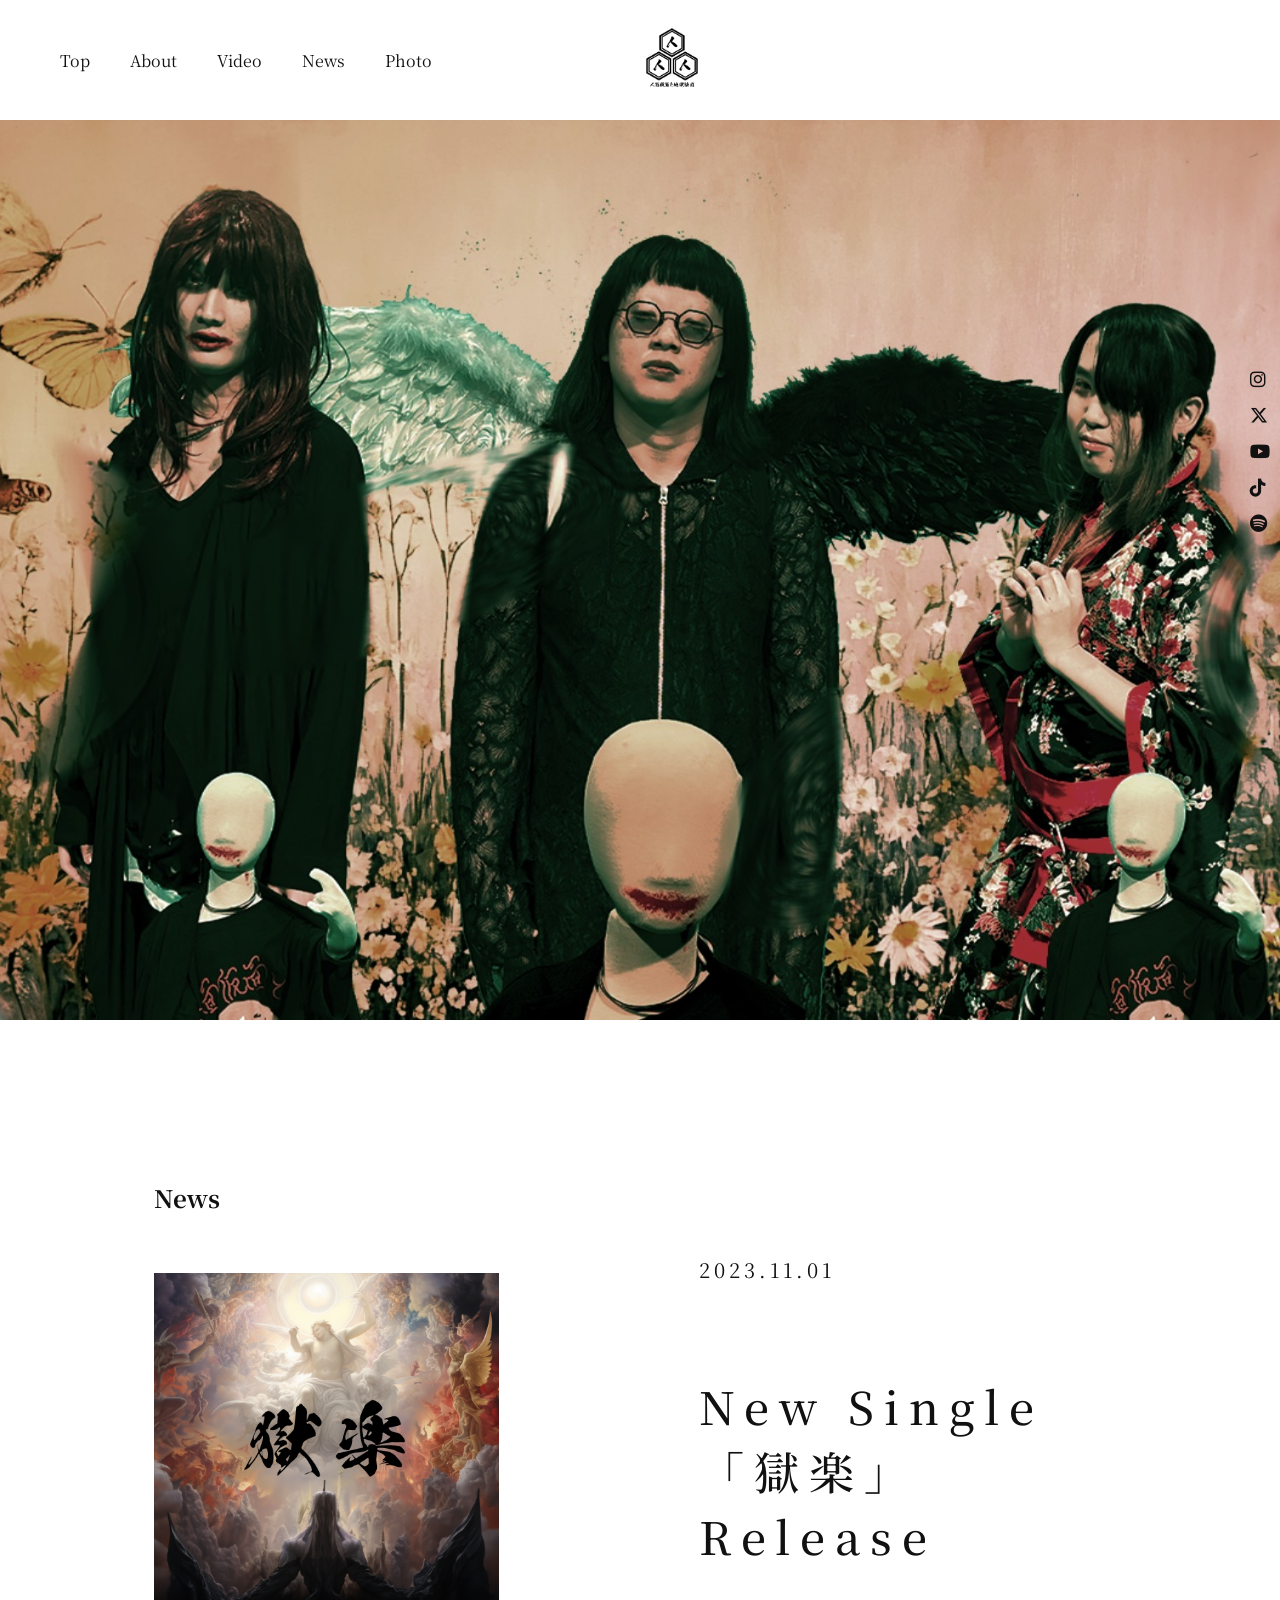
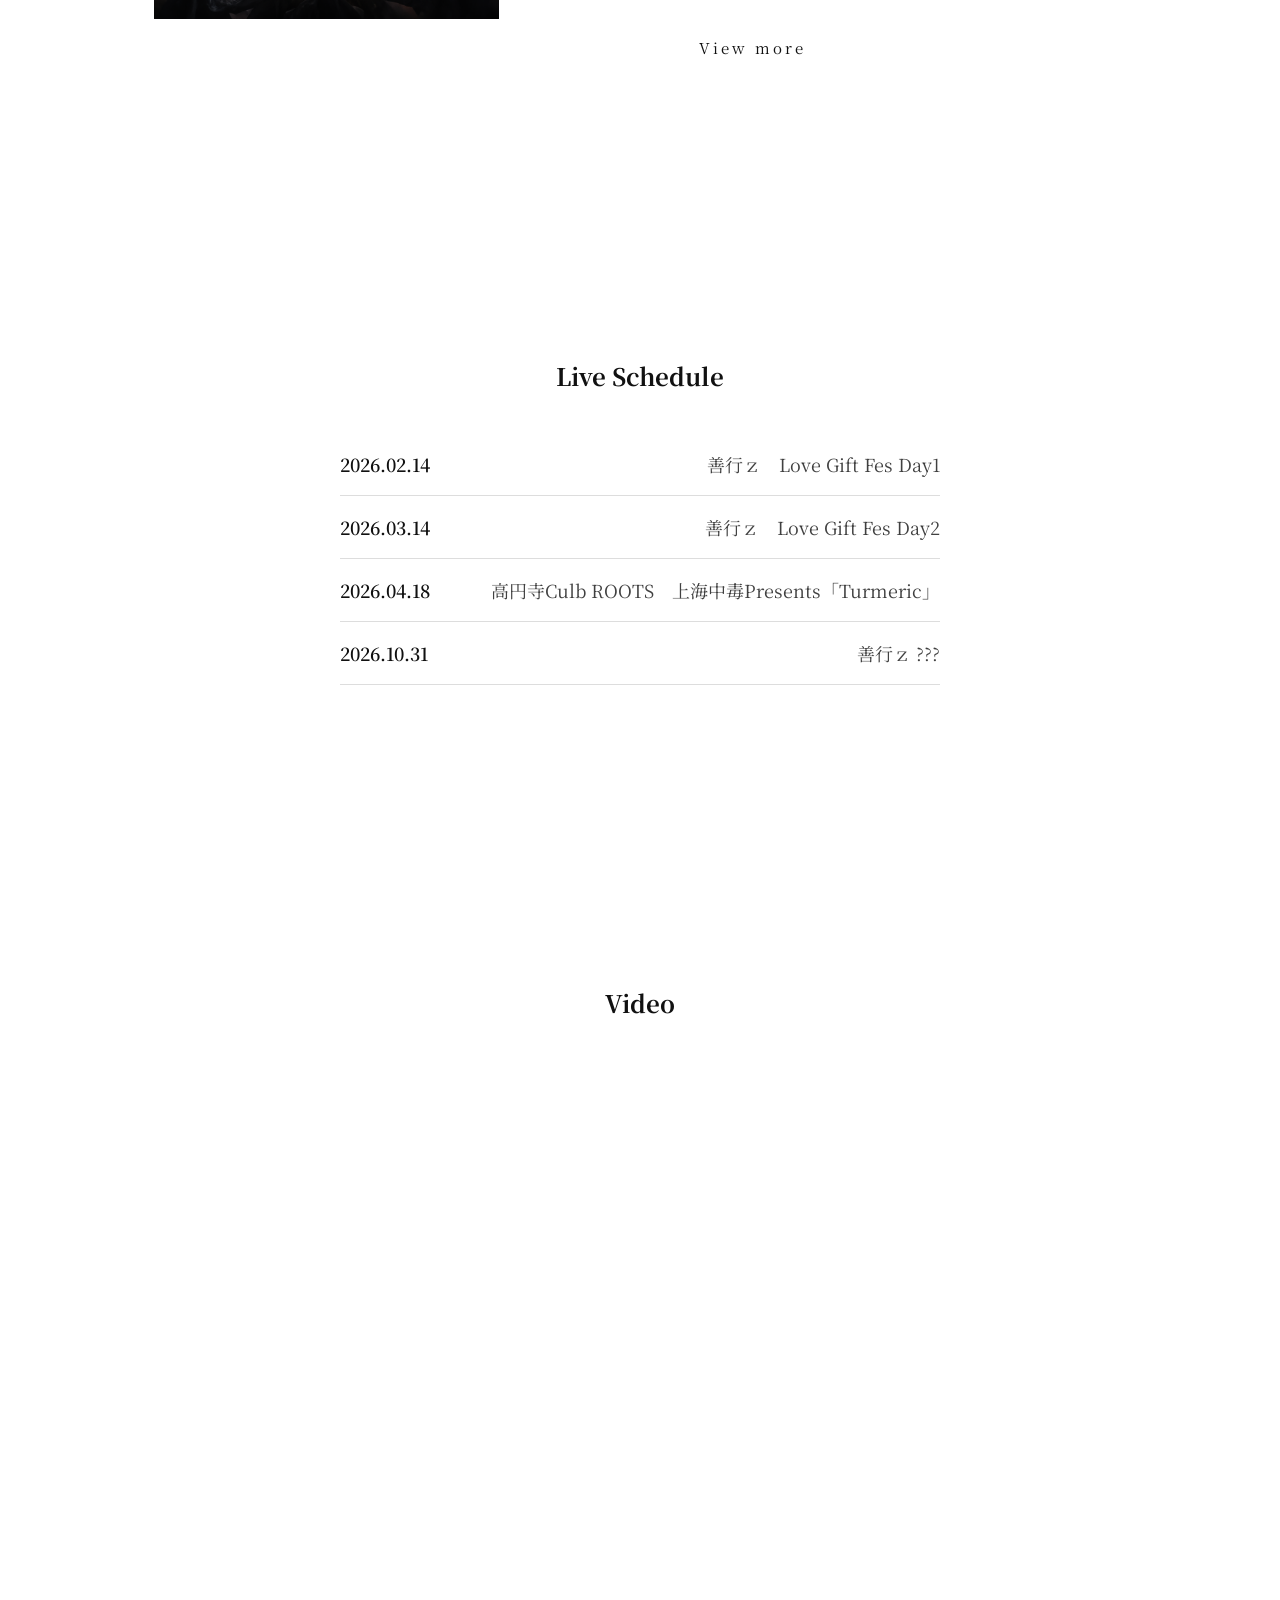
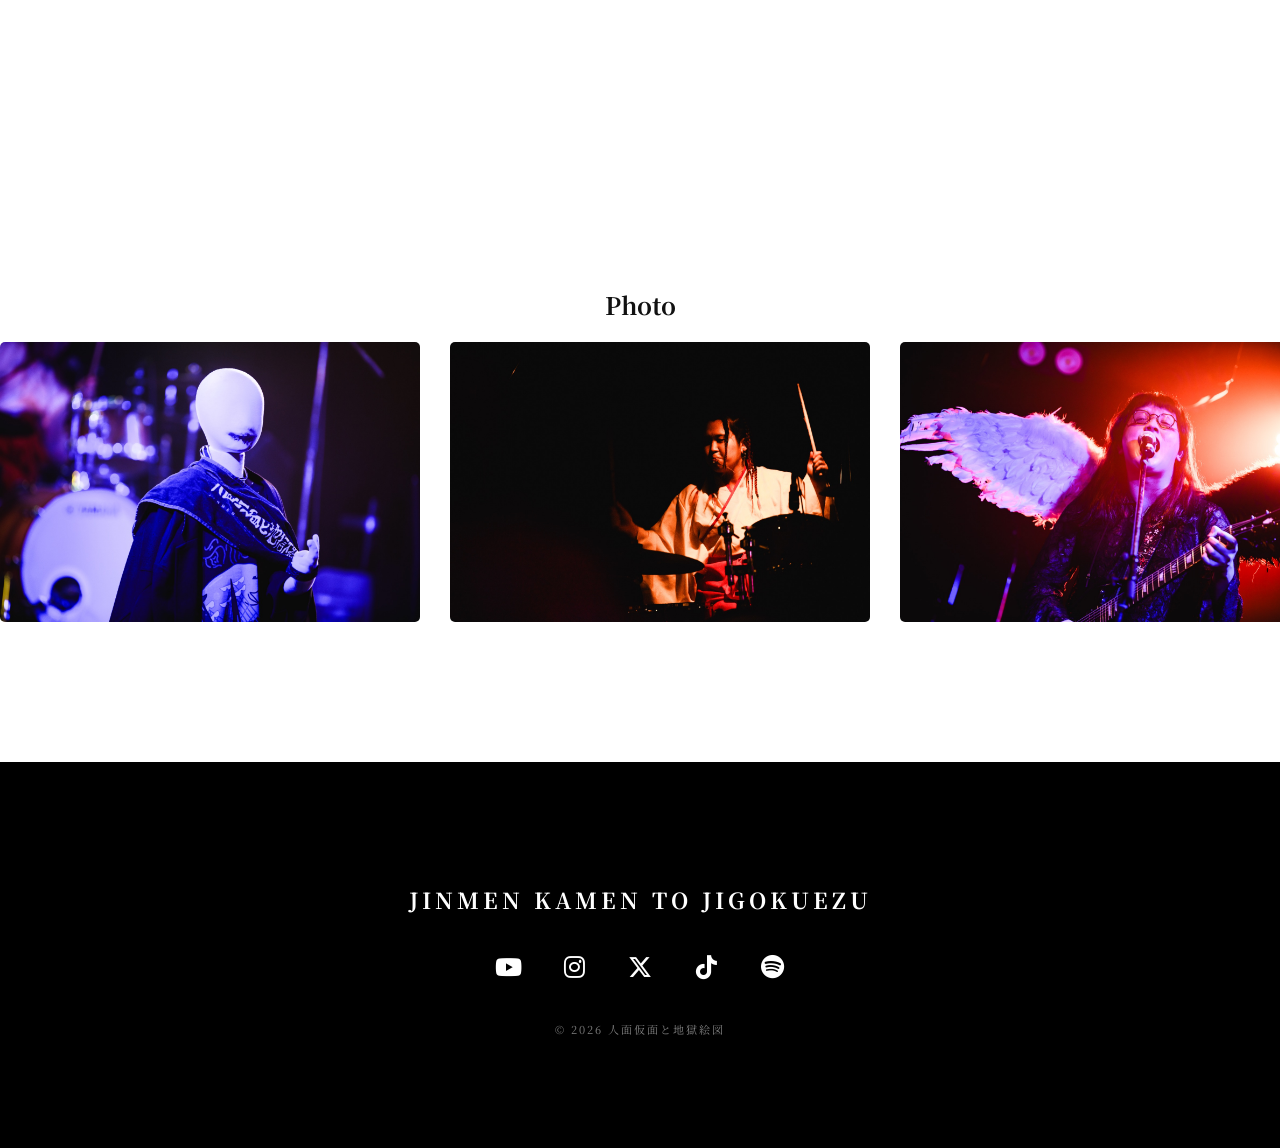
==== index.html @ 16b2d5f9 "Add files via upload" ====
<!DOCTYPE html>
<html lang="ja">
<head>
<meta charset="UTF-8">
<meta name="viewport" content="width=device-width, initial-scale=1.0">
<title>人面仮面と地獄絵図 | Official Site</title>
<meta name="description" content="人面仮面と地獄絵図 Official Website">
<meta name="description" content="人面仮面と地獄絵図の公式サイト。最新ニュース、ライブ情報、ミュージックビデオ、フォトギャラリーを掲載。">
<meta name="keywords" content="人面仮面と地獄絵図, JINMEN KAMEN, バンド, 日本バンド, ロックバンド, 獄楽">
<meta name="author" content="人面仮面と地獄絵図">
<meta property="og:title" content="人面仮面と地獄絵図 | Official Site">
<meta property="og:description" content="人面仮面と地獄絵図 公式サイト">
<meta property="og:image" content="https://あなたのURL/images/ogp.jpg">
<meta property="og:url" content="https://あなたのURL">
<meta property="og:type" content="website">
<link rel="icon" href="images/favicon-2.ico" type="image/x-icon">

<link rel="stylesheet" href="style.css">

<!-- Noto完全統一 -->
<link href="https://fonts.googleapis.com/css2?family=Noto+Serif:wght@400;700&family=Noto+Serif+JP:wght@400;700&display=swap" rel="stylesheet">

<link rel="stylesheet"
href="https://cdnjs.cloudflare.com/ajax/libs/font-awesome/6.5.0/css/all.min.css">
</head>

<body>
<div id="loading">
<div class="loader-text">人　面　仮　面　と　地　獄　絵　図</div>
</div>
<header class="header">
  <nav class="nav-left">
    <a href="#top">Top</a>
    <a href="about.html">About</a>
    <a href="#video">Video</a>
    <a href="#news">News</a>
    <a href="#live">Photo</a>
  </nav>

  <div class="logo">
    <img src="images/logo.png" alt="Band Logo">
  </div>

  <div class="nav-right">
    <a href="https://instagram.com/kitsunebi0459" target="_blank" rel="noopener noreferrer">
      <i class="fa-brands fa-instagram"></i>
    </a>

    <a href="https://x.com/kitsunebi0459" target="_blank" rel="noopener noreferrer">
      <i class="fa-brands fa-x-twitter"></i>
    </a>

    <a href="https://youtube.com/@kitsunebi0459" target="_blank" rel="noopener noreferrer">
      <i class="fa-brands fa-youtube"></i>
    </a>

    <a href="https://tiktok.com/@kitsunebi0459" target="_blank" rel="noopener noreferrer">
      <i class="fa-brands fa-tiktok"></i>
    </a>

    <a href="https://open.spotify.com/artist/0u10d8v9GBQeAnvhStRc6c" target="_blank" rel="noopener noreferrer">
      <i class="fa-brands fa-spotify"></i>
    </a>
  </div>
	<div class="hamburger">
  <span></span>
  <span></span>
  <span></span>
</div>
</header>

<!-- Hero Section -->
<section class="hero-slider">
  <div class="slide active">
    <video autoplay muted loop playsinline>
      <source src="videos/gokurkaump4.mp4" type="video/mp4">
    </video>
  </div>

  <div class="slide">
    <img src="images/main.jpeg" alt="Hero Image 1">
  </div>

  <div class="slide">
    <img src="images/about-bg.jpeg" alt="Hero Image 2">
  </div>
</section>

<style>
.hero-slider {
  position: relative;
  width: 100%;
  height: 100vh;
  overflow: hidden;
}

.hero-slider .slide {
  position: absolute;
  top: 0; left: 0;
  width: 100%;
  height: 100%;
  opacity: 0;
  transition: opacity 1s ease-in-out;
  z-index: 0;
}

.hero-slider .slide.active {
  opacity: 1;
  z-index: 1;
}

.hero-slider video,
.hero-slider img {
  width: 100%;
  height: 100%;
  object-fit: cover;
}
</style>

<script>
const slides = document.querySelectorAll('.hero-slider .slide');
let currentIndex = 0;
const slideInterval = 9000;

function nextSlide() {
  slides[currentIndex].classList.remove('active');
  currentIndex = (currentIndex + 1) % slides.length;
  slides[currentIndex].classList.add('active');
}

setInterval(nextSlide, slideInterval);
</script>

<section id="news" class="section music-section fade-up">

<h2>News</h2>

  <div class="music-container">

    <div class="music-art">
      <img src="images/album.png" alt="獄楽">
    </div>

    <div class="music-info">
      <p class="music-label">2023.11.01</p>
      <h3 class="music-title">New Single「獄楽」Release</h3>

      <a href="https://open.spotify.com/artist/0u10d8v9GBQeAnvhStRc6c"
      target="_blank"
      rel="noopener noreferrer"
      class="music-link">
      View more
      </a>

    </div>

  </div>

</section>
	
<section id="schedule" class="section live-schedule">

<h2>Live Schedule</h2>

<div class="schedule-list">

<div class="schedule-item">
<span class="schedule-date">2026.02.14</span>
<span class="schedule-place">善行ｚ　Love Gift Fes Day1</span>
</div>
	
<div class="schedule-item">
<span class="schedule-date">2026.03.14</span>
<span class="schedule-place">善行ｚ　Love Gift Fes Day2</span>
</div>
	
<div class="schedule-item">
<span class="schedule-date">2026.04.18</span>
<span class="schedule-place">高円寺Culb ROOTS　上海中毒Presents「Turmeric」</span>
</div>
	
<div class="schedule-item">
<span class="schedule-date">2026.10.31</span>
<span class="schedule-place">善行ｚ ???</span>
</div>

</div>

</section>	
	
<section id="video" class="section fade-up">
  <h2>Video</h2>
  <div class="video-wrapper">
    <iframe 
      src="https://www.youtube.com/embed/VNWhzaXIRPE" 
      title="哲学的懺悔 Music Video" 
      frameborder="0" 
      allow="accelerometer; autoplay; clipboard-write; encrypted-media; gyroscope; picture-in-picture; web-share" 
      allowfullscreen>
    </iframe>
  </div>
</section>

<section id="live" class="section fade-up">
  <h2>Photo</h2>

  <div class="live-gallery">
	  
	  <div class="arrow left">‹</div>
      <div class="arrow right">›</div>
	  
    <div class="live-track">
      <img src="images/live1.jpg" alt="Live photo 1">
      <img src="images/live2.jpg" alt="Live photo 2">
      <img src="images/live3.jpg" alt="Live photo 3">
      <img src="images/live4.jpg" alt="Live photo 4">
      <img src="images/live5.jpeg" alt="Live photo 5">
      <img src="images/live6.jpg" alt="Live photo 6">
      <img src="images/live7.jpeg" alt="Live photo 7">

      <!-- ループ用 -->
      <img src="images/live1.jpg" alt="">
      <img src="images/live2.jpg" alt="">
      <img src="images/live3.jpg" alt="">
      <img src="images/live4.jpg" alt="">
      <img src="images/live5.jpeg" alt="">
      <img src="images/live6.jpg" alt="">
      <img src="images/live7.jpeg" alt="">
    </div>
  </div>
</section>

<script>
window.addEventListener("scroll", function() {
  const header = document.querySelector(".header");
  if (window.scrollY > 50) {
    header.classList.add("scrolled");
  } else {
    header.classList.remove("scrolled");
  }
});
</script>

<footer class="footer">
  <div class="footer-inner">

    <h3 class="footer-logo">JINMEN KAMEN TO JIGOKUEZU</h3>

    <div class="footer-icons">

      <a href="https://youtube.com/@kitsunebi0459"
         target="_blank" rel="noopener noreferrer"
         aria-label="YouTube">
        <i class="fa-brands fa-youtube sns-icon"></i>
      </a>

      <a href="https://instagram.com/kitsunebi0459"
         target="_blank" rel="noopener noreferrer"
         aria-label="Instagram">
        <i class="fa-brands fa-instagram sns-icon"></i>
      </a>

      <a href="https://x.com/kitsunebi0459"
         target="_blank" rel="noopener noreferrer"
         aria-label="X">
        <i class="fa-brands fa-x-twitter sns-icon"></i>
      </a>

      <a href="https://tiktok.com/@kitsunebi0459"
         target="_blank" rel="noopener noreferrer"
         aria-label="TikTok">
        <i class="fa-brands fa-tiktok sns-icon"></i>
      </a>

      <a href="https://open.spotify.com/artist/0u10d8v9GBQeAnvhStRc6c"
         target="_blank" rel="noopener noreferrer"
         aria-label="Spotify">
        <i class="fa-brands fa-spotify sns-icon"></i>
      </a>

    </div>

<p class="copyright">
  © <span id="year"></span> 人面仮面と地獄絵図
</p>

<script>
document.getElementById("year").textContent =
  new Date().getFullYear();
</script>

  </div>
</footer>
<script>
let lastScroll = 0;
const header = document.querySelector(".header");

window.addEventListener("scroll", () => {
  const currentScroll = window.pageYOffset;

  /* 下スクロールで隠す */
  if (currentScroll > lastScroll && currentScroll > 100) {
    header.classList.add("hide");
  } else {
    header.classList.remove("hide");
  }

  /* 少しスクロールしたら影つける */
  if (currentScroll > 50) {
    header.classList.add("scrolled");
  } else {
    header.classList.remove("scrolled");
  }

  lastScroll = currentScroll;
});
</script>
<script>
const hamburger = document.querySelector(".hamburger");
const nav = document.querySelector(".nav-left");
const navLinks = document.querySelectorAll(".nav-left a");

hamburger.addEventListener("click", () => {
  nav.classList.toggle("active");
  hamburger.classList.toggle("open");
});

/* メニュー内リンク押したら閉じる */
navLinks.forEach(link => {
  link.addEventListener("click", () => {
    hamburger.classList.remove("open");
    nav.classList.remove("active");
  });
});
const fadeElements = document.querySelectorAll(".fade-up");

function fadeOnScroll(){
fadeElements.forEach(el=>{
const rect = el.getBoundingClientRect();

if(rect.top < window.innerHeight - 100){
el.classList.add("show");
}

});
}

window.addEventListener("scroll", fadeOnScroll);
window.addEventListener("load", fadeOnScroll);
window.addEventListener("load",function(){

const loading = document.getElementById("loading");

setTimeout(()=>{
loading.style.opacity="0";

setTimeout(()=>{
loading.style.display="none";
},1000);

},1000);

});
</script>
</body>
</html>
---- style.css ----
/* =========================
   Base
========================= */

html {
  scroll-behavior: smooth;
}

body {
  padding-top: 120px;
  margin: 0;
  font-family: "Noto Serif JP", "Noto Serif", serif;
  background: #ffffff;
  color: #111;
}

/* =========================
   Header
========================= */

.header {
  position: fixed;
  top: 0;
  width: 100%;
  height: 120px;
  display: flex;
  align-items: center;
  justify-content: space-between;
  padding: 0 60px;
  background: #ffffff;
  z-index: 999;
  transition: transform 0.4s ease;
}

.header.hide {
  transform: translateY(-100%);
}

.header.scrolled {
  box-shadow: 0 4px 20px rgba(0,0,0,0.08);
}

.logo {
  position: absolute;
  left: 48%;
  transform: translateX(-50%);
}

.logo img {
  height: 70px;
  transition: 0.4s;
}

.nav-left {
  display: flex;
  gap: 40px;
}

.nav-left a {
  text-decoration: none;
  color: #111;
  transition: 0.3s;
}

.nav-left a:hover {
  color: #b30000;
}

/* SNSアイコン縦固定 */
.nav-right {
  display: flex;
  flex-direction: column;
  gap: 10px;
  position: fixed;
  right: 10px;
  top: 50%;
  transform: translateY(-50%);
  z-index: 1000;
}

.nav-right a {
  color: #111;
  font-size: 18px;
}

.sns-icon {
  font-size: 24px;
  transition: all 0.3s ease;
}

.footer-icons a:hover .sns-icon,
.header-icons a:hover .sns-icon {
  transform: translateY(-4px) scale(1.15);
  color: #b30000;
}

/* ハンバーガー */
.hamburger {
  display: none;
  flex-direction: column;
  justify-content: space-between;
  width: 28px;
  height: 20px;
  cursor: pointer;
  position: absolute;
  left: 20px; /* 左寄せ */
  z-index: 1001; /* SNSより前に表示 */
}

.hamburger span {
  display: block;
  height: 2px;
  background-color: #111;
  border-radius: 2px;
  transition: 0.3s;
}

.hamburger.open span:nth-child(1) {
  transform: rotate(45deg) translateY(8px);
}

.hamburger.open span:nth-child(2) {
  opacity: 0;
}

.hamburger.open span:nth-child(3) {
  transform: rotate(-45deg) translateY(-8px);
}

/* =========================
   Hero
========================= */

.hero img {
  width: 100%;
  height: 100vh;
  object-fit: cover;
  margin-bottom: 140px;
}
.hero {
  position: relative;
  width: 100%;
  height: 100vh;
  overflow: hidden;
}

.hero-video {
  position: absolute;
  top: 0;
  left: 0;
  width: 100%;
  height: 100%;
  object-fit: cover;
  z-index: 0;
}

.hero-slider {
  position: absolute;
  top: 0;
  left: 0;
  width: 100%;
  height: 100%;
  z-index: 1;
}

.hero-slider .slide {
  position: absolute;
  width: 100%;
  height: 100%;
  object-fit: cover;
  opacity: 0;
  transition: opacity 1s ease-in-out;
}

.hero-slider .slide.active {
  opacity: 1;
}

/* テキストオーバーレイ */
.hero-text {
  position: absolute;
  top: 50%;
  left: 50%;
  transform: translate(-50%, -50%);
  text-align: center;
  color: white;
  z-index: 2;
  text-shadow: 0 0 15px rgba(0,0,0,0.7);
}

.hero-text h1 {
  font-size: 4rem;
  margin-bottom: 20px;
  line-height: 1.2;
}

.hero-btn {
  display: inline-block;
  background-color: #b30000;
  color: white;
  padding: 12px 30px;
  text-decoration: none;
  font-size: 1.2rem;
  border-radius: 5px;
  transition: 0.3s;
}

.hero-btn:hover {
  opacity: 0.8;
}
/* =========================
   Section
========================= */

.section {
  padding: 140px 12%;
  text-align: center;
}

#about .about-text {
  text-align: left;
}

/* =========================
   About
========================= */

#about {
  background-image: url("images/about-bg.jpeg");
  background-size: cover;
  background-position: center;
  background-attachment: fixed;
  color: white;
  position: relative;
}

#about::before {
  content: "";
  position: absolute;
  inset: 0;
  background: rgba(0, 0, 0, 0.6);
}

.about-text {
  position: relative;
  z-index: 2;
}

/* =========================
   Video
========================= */

.video-wrapper {
  position: relative;
  width: 100%;
  padding-bottom: 56.25%; /* 16:9 のアスペクト比 */
  height: 0;
  margin: 0 auto;
}

.video-wrapper iframe {
  position: absolute;
  top: 0;
  left: 0;
  width: 100%;
  height: 100%;
}

/* =========================
   Live Schedule
========================= */

.live-schedule {
  text-align: center;
}

.schedule-list {
  max-width: 600px;
  margin: 40px auto 0;
}

.schedule-item {
  display: flex;
  justify-content: space-between;
  border-bottom: 1px solid #ddd;
  padding: 18px 0;
  font-size: 18px;
}

.schedule-date {
  font-weight: 600;
}

.schedule-place {
  opacity: 0.8;
}

/* スマホ */

@media (max-width:768px){

.schedule-item{
  flex-direction: column;
  gap:5px;
  text-align:center;
}

}

/* =========================
   Live Gallery
========================= */

#live {
  padding-left: 0;
  padding-right: 0;
}

.live-gallery {
  overflow: hidden;
  width: 100%;
  position: relative;
}

.live-track {
  display: flex;
  gap: 30px;
  animation: scroll 90s linear infinite;
}

.live-track img {
  width: 420px;
  border-radius: 5px;
  flex-shrink: 0;
  transition: 0.3s;
}

.live-track img:hover {
  transform: scale(1.05);
}

@keyframes scroll {
  from { transform: translateX(0); }
  to { transform: translateX(-50%); }
}

/* 矢印ボタン */
.arrow {
  display: none;
}

@media (max-width: 768px) {
  .arrow {
    display: flex;
    position: absolute;
    top: 50%;
    transform: translateY(-50%);
    width: 44px;
    height: 44px;
    border-radius: 50%;
    background: rgba(0,0,0,0.4);
    color: white;
    font-size: 28px;
    align-items: center;
    justify-content: center;
    pointer-events: none;
    backdrop-filter: blur(4px);
  }
  .arrow.left { left: 12px; }
  .arrow.right { right: 12px; }
}

/* =========================
   Music Section
========================= */

.music-section {
  text-align: left;
}

.music-container {
  display: flex;
  align-items: center;
  gap: 200px;
}

.music-art img {
  width: 100%;
  max-width: 650px;
  display: block;
}

.music-info {
  display: flex;
  flex-direction: column;
  gap: 24px;
}

.music-label {
  font-size: 20px;
  letter-spacing: 4px;
}

.music-title {
  font-size: 45px;
  letter-spacing: 10px;
  font-weight: 500;
}

.music-link {
  font-size: 15px;
  letter-spacing: 3px;
  text-decoration: none;
  color: #111;
  transition: 0.3s;
}

.music-link:hover { opacity: 0.5; }

/* =========================
   Footer
========================= */

.footer {
  background: #000;
  color: #fff;
  padding: 100px 20px;
  text-align: center;
}

.footer-logo {
  font-size: 22px;
  letter-spacing: 4px;
  margin-bottom: 40px;
}

.footer-icons {
  display: flex;
  justify-content: center;
  gap: 40px;
  margin-bottom: 40px;
}

.sns-icon {
  width: 26px;
  height: 26px;
  color: #fff;
  transition: 0.3s ease;
}

.sns-icon:hover {
  opacity: 0.6;
}

.copyright {
  font-size: 11px;
  letter-spacing: 2px;
  opacity: 0.5;
}

/* =========================
   Responsive
========================= */

@media (max-width: 768px) {

  /* ヘッダー調整 */
  .header {
    flex-direction: column;
    height: auto;
    padding: 15px 20px;
  }

  .logo {
    position: static;
    transform: none;
    margin: 10px 0;
  }

  .nav-left {
    position: fixed;
    top: 0;
    left: -100%;
    width: 70%;
    height: 100vh;
    background: white;
    flex-direction: column;
    justify-content: center;
    align-items: center;
    gap: 40px;
    transition: 0.4s;
    z-index: 999;
  }

  .nav-left.active { left: 0; }

  .nav-left a { font-size: 1.2rem; }

  /* SNSアイコンは縦に固定済み */

  /* メインコンテンツ調整 */
  .section { padding: 80px 8%; }
  .music-container { flex-direction: column; gap: 40px; }
  .music-art img { width: 90%; }
  .music-title { font-size: 42px; }
  .music-section { text-align: center; }
  .music-info { align-items: center; }

  .live-track { animation: none; overflow-x: auto; scroll-snap-type: x mandatory; -webkit-overflow-scrolling: touch; }
  .live-track img { scroll-snap-align: center; width: 80%; }

  .live-track img { width: 280px; }

  .hamburger { display: flex; }

  .arrow { display: flex; }
}
/* =========================
   Members Section
========================= */

.members {
  padding: 100px 20px;
}

.members-grid {
  display: grid;
  gap: 30px;
  max-width: 1400px; /* 全体の幅を広くして写真を大きく */
  margin: 0 auto;
  padding: 40px 20px;
}

.member {
  position: relative;
  overflow: hidden;
  cursor: pointer;
  height: 500px; /* 写真の高さを指定 */
  border-radius: 8px; /* optional: 少し丸める */
}

.member img {
  width: 100%;
  height: 100%;
  object-fit: cover; /* 写真比率を維持して枠いっぱいに */
  display: block;
  transition: transform 0.3s ease;
}

.member:hover img {
  transform: scale(1.05);
}

/* 文字部分：背景を透明に */
.member-info {
  position: absolute;
  bottom: 15px;
  left: 15px;
  color: white;
  text-shadow: 0 0 10px rgba(0,0,0,0.8);
  background: transparent; /* 背景を透明に変更 */
  padding: 0; /* 必要に応じて調整 */
}

.member-info h3 {
  margin: 0 0 5px 0;
  font-size: 22px; /* 少し大きめ */
  font-weight: 600;
}

.member-info p {
  margin: 0;
  font-size: 16px;
}

/* =========================
   Responsive for Mobile
========================= */
@media (max-width: 768px) {
  .members-grid {
    gap: 20px;
  }

  .member {
    height: 350px; /* スマホ向けに縮小 */
  }

  .member-info h3 {
    font-size: 20px;
  }

  .member-info p {
    font-size: 14px;
  }
}
@media (max-width:768px){

body{
padding-top:80px;
}

}
@media (max-width:768px){

.hero-slider{
height:75vh;
}

}
.live-track{
scrollbar-width:none;
}

.live-track::-webkit-scrollbar{
display:none;
}
.nav-left.active{
left:0;
box-shadow:0 0 0 100vw rgba(0,0,0,0.4);
}
@media (max-width:768px){

.nav-right a{
font-size:22px;
}

}
@media (max-width:768px){

.about-text h2{
font-size:34px;
}

.about-text p{
font-size:16px;
line-height:1.8;
}

}
@media (max-width:768px){

.about-hero{
background-attachment:scroll;
}

}
@media (max-width:768px){

body{
padding-top:80px;
}

}
/* スクロールフェード */

.fade-up{
opacity:0;
transform:translateY(40px);
transition:opacity 1s ease, transform 1s ease;
}

.fade-up.show{
opacity:1;
transform:translateY(0);
}
/* loading screen */

#loading{
position:fixed;
width:100%;
height:100%;
background:black;
display:flex;
align-items:center;
justify-content:center;
z-index:2000;
transition:opacity 1s ease;
}

.loader-text{
color:white;
font-size:22px;
letter-spacing:6px;
}
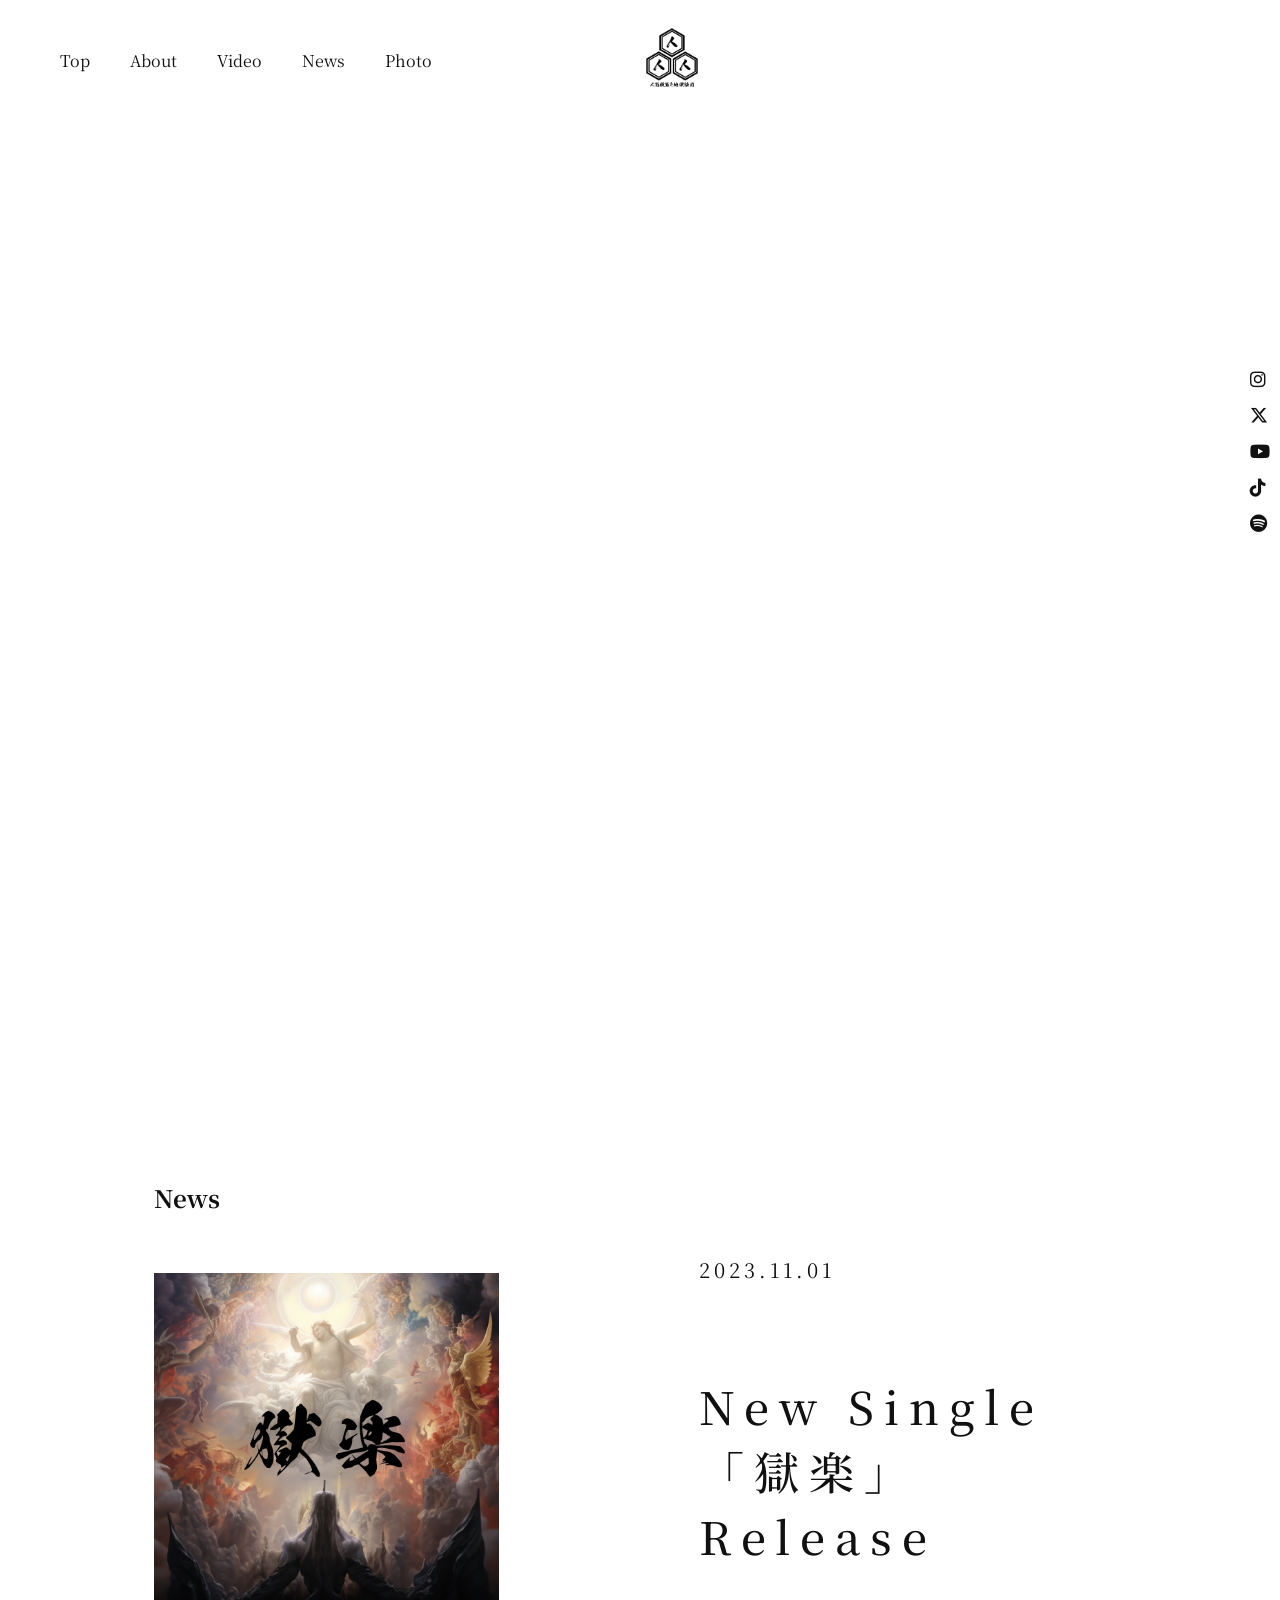
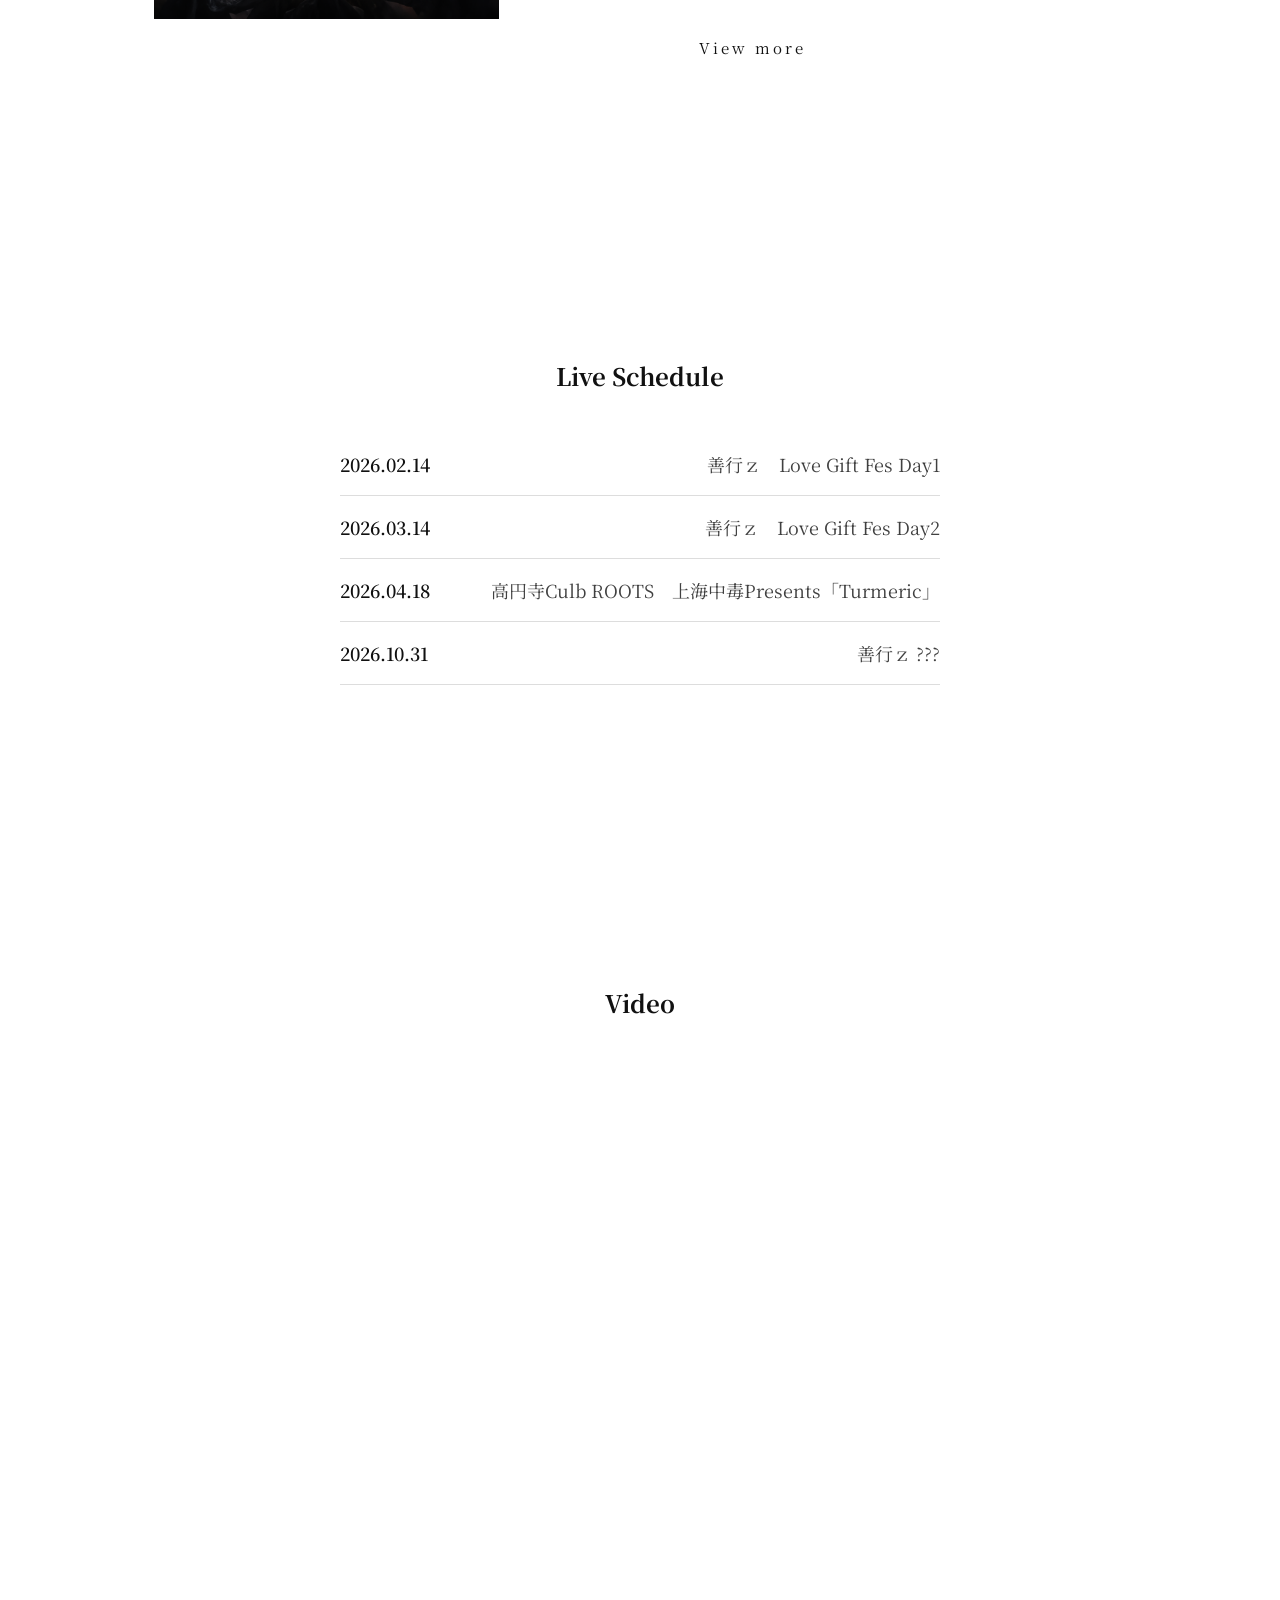
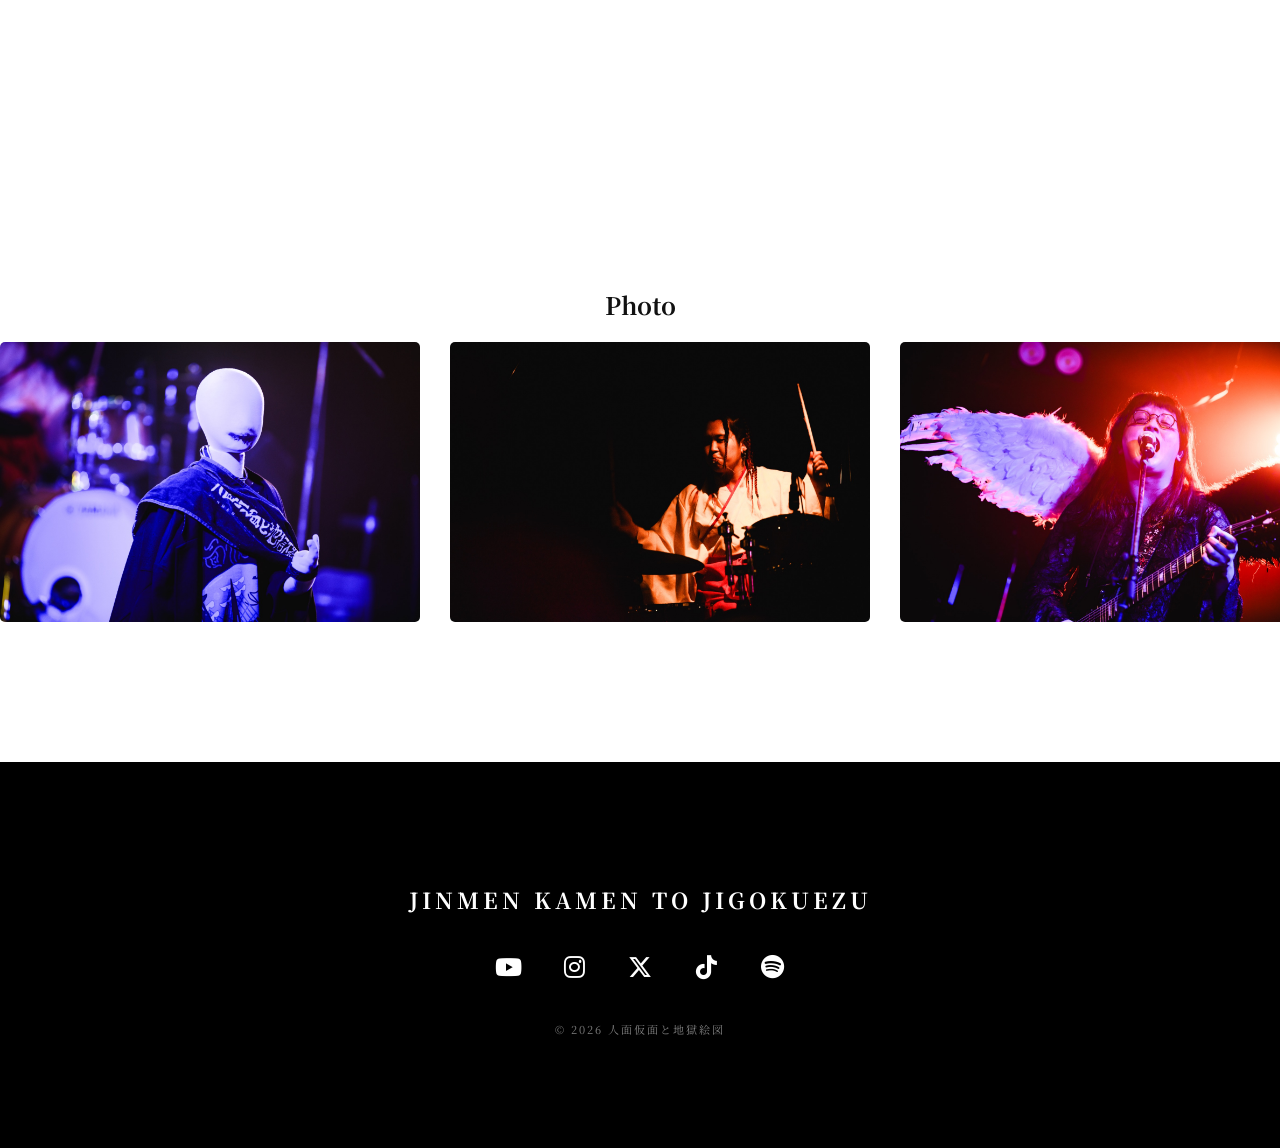
==== commit 36395003: "Update index.html" ====
--- a/index.html
+++ b/index.html
@@ -73,7 +73,7 @@
 <section class="hero-slider">
   <div class="slide active">
     <video autoplay muted loop playsinline>
-      <source src="videos/gokurkaump4.mp4" type="video/mp4">
+      <source src="videos/gokuraump4.mp4" type="video/mp4">
     </video>
   </div>
 
@@ -363,4 +363,4 @@
 });
 </script>
 </body>
-</html>+</html>
